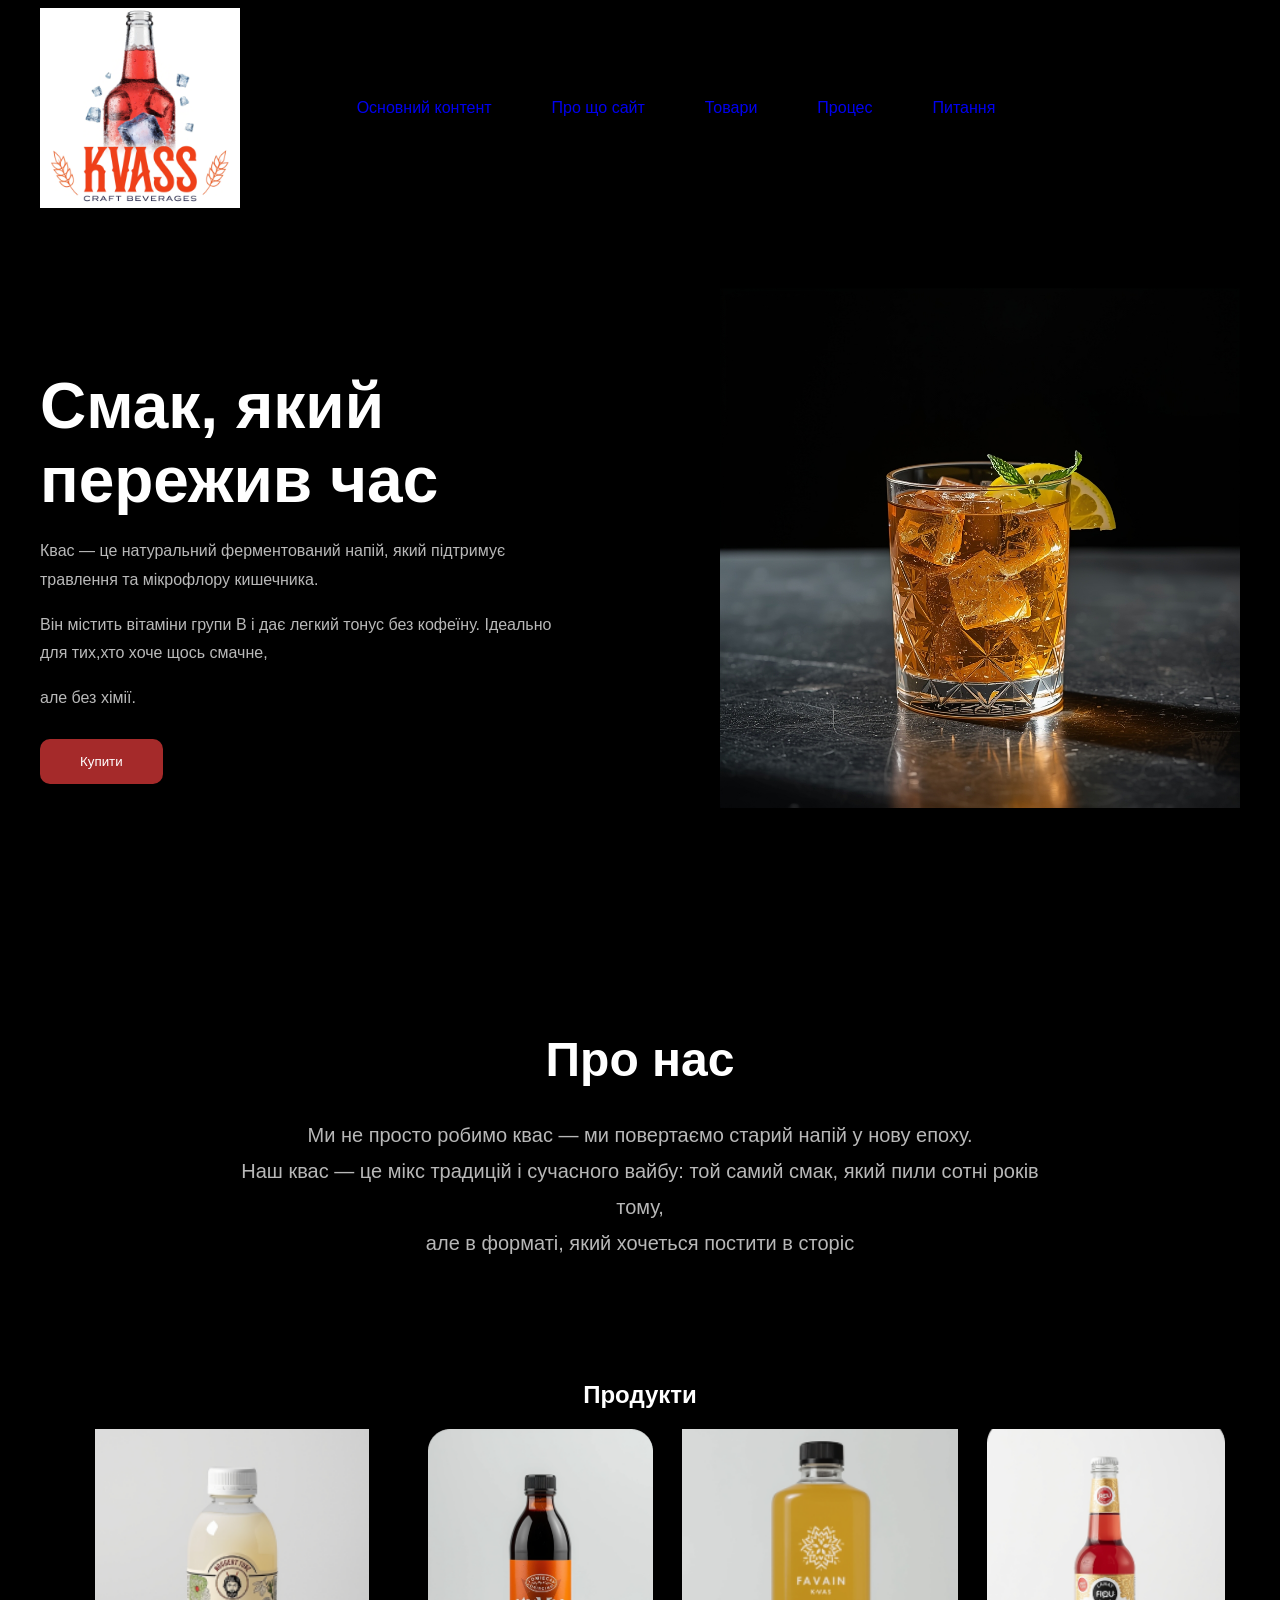
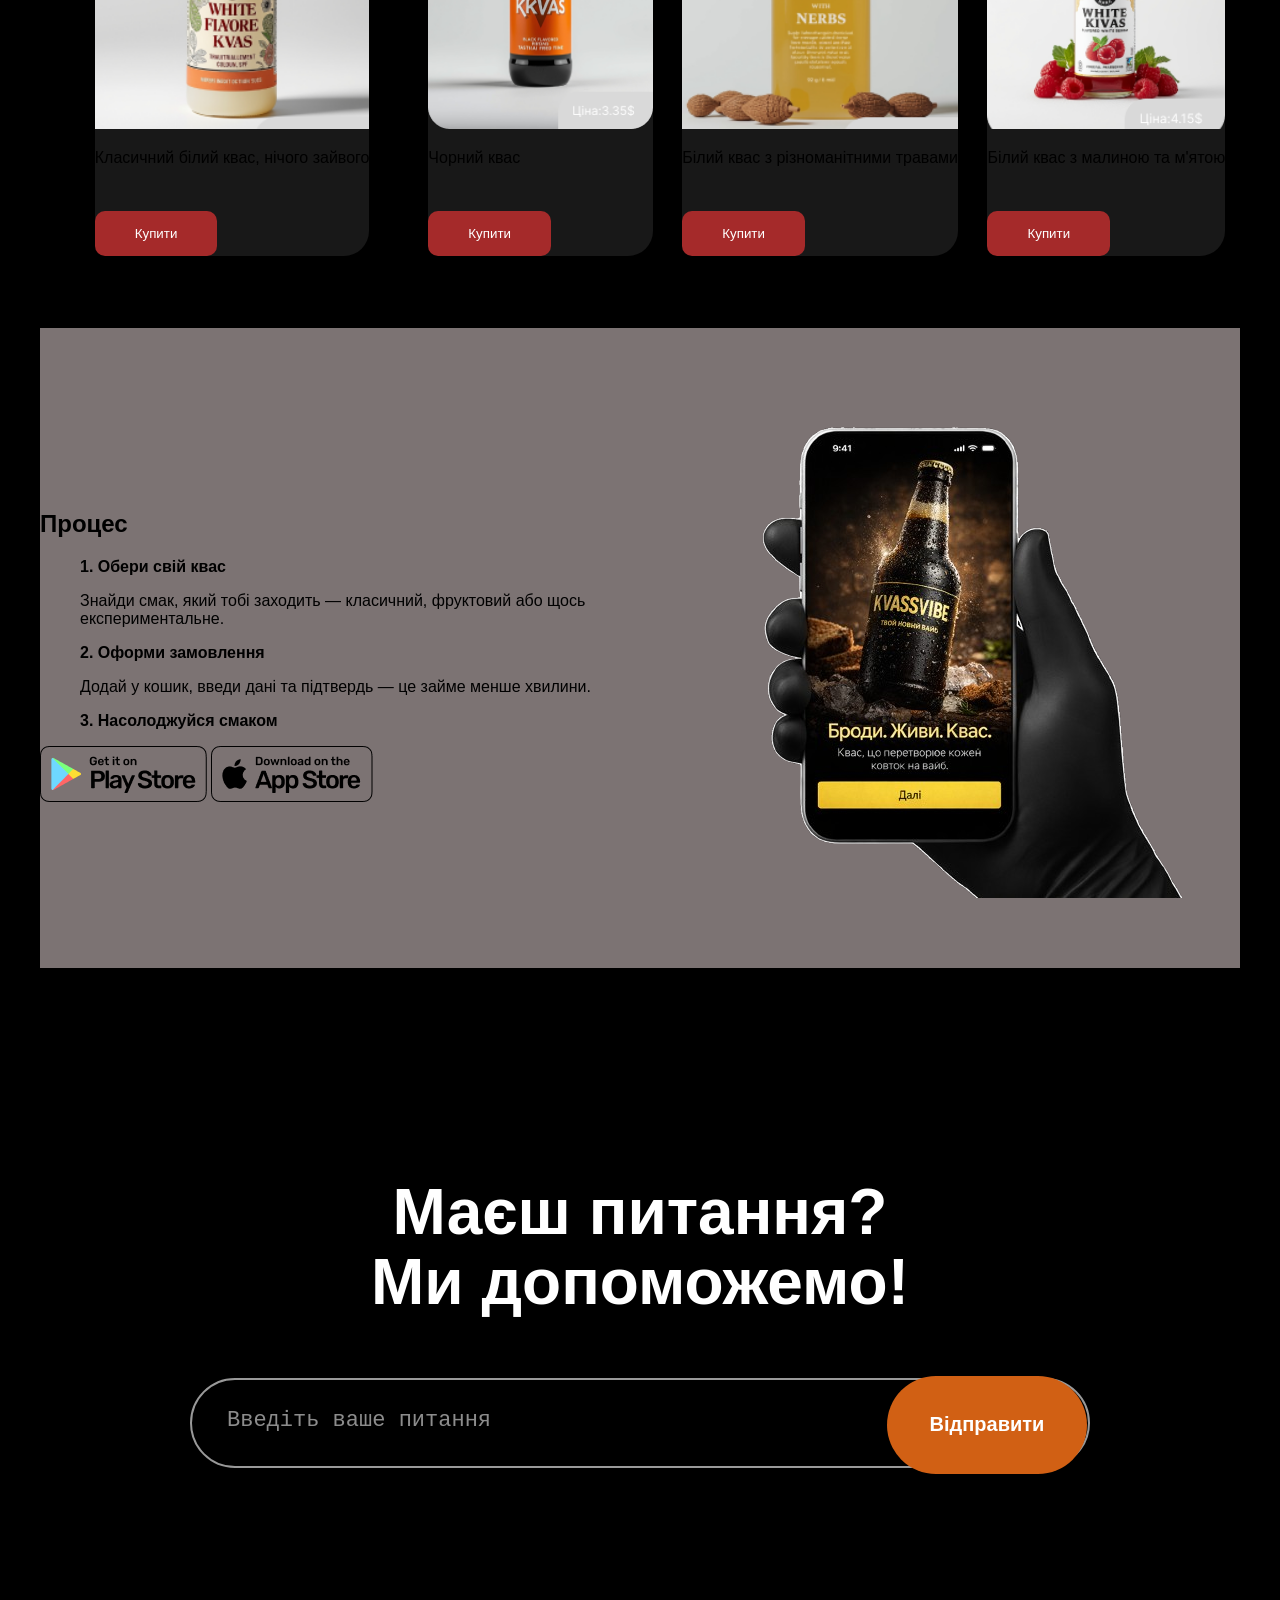
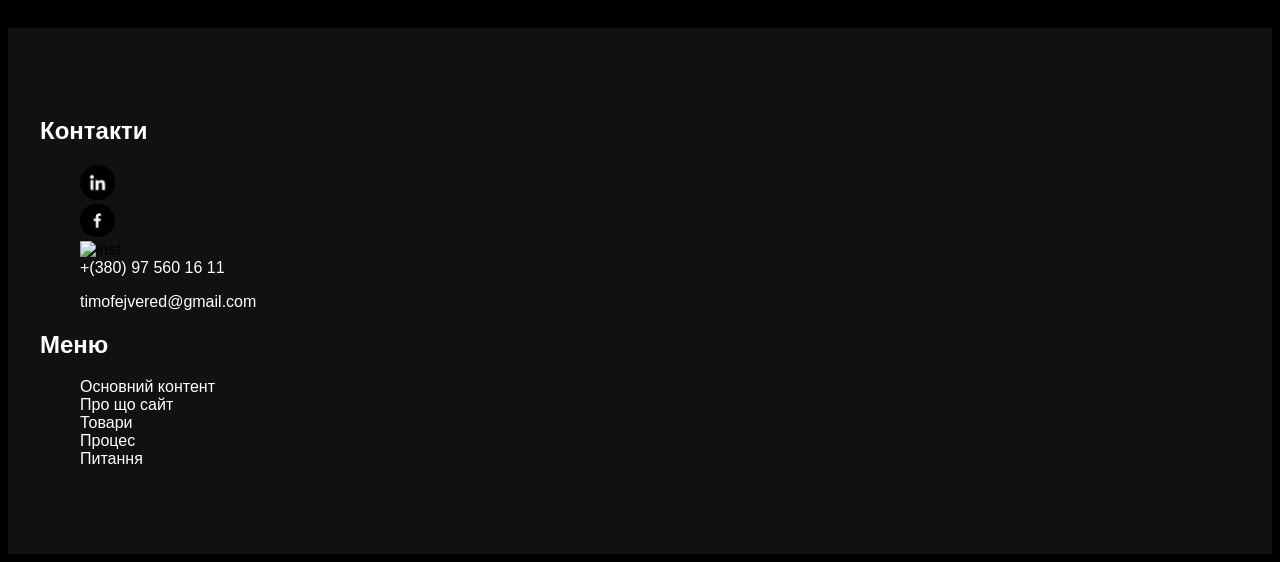
==== index.html @ b3b21d69 "first commit" ====
<!DOCTYPE html>
<html lang="uk">

<head>
    <meta charset="UTF-8">
    <meta name="viewport" content="width=device-width, initial-scale=1.0">
    <title>Food-Landing-kvas</title>
    <link rel="stylesheet" href="style.css">
</head>

<body>
    <header>
        <div class="conteiner">
            <div class="header-flex">
                <img src="img/logo.png" alt="logo" width="320" class="logo">
                <nav class="nav-link">
                    <ul class="navigation-id">
                        <li class="navigation-item"><a href="#main" class="aaaaaaaaaaaaaa">Основний контент</a></li>
                        <li class="navigation-item"><a href="#about" class="aaaaaaaaaaaaaa">Про що сайт</a></li>
                        <li class="navigation-item"><a href="#Products" class="aaaaaaaaaaaaaa">Товари</a></li>
                        <li class="navigation-item"><a href="#proces" class="aaaaaaaaaaaaaa">Процес</a></li>
                        <li class="navigation-item"><a href="#pitanya" class="aaaaaaaaaaaaaa">Питання</a></li>
                    </ul>
                </nav>
                <ul class="navigation-contacts">
                    <li><a href="https://www.instagram.com/" target="_blank"><img src="img/mdi_instagram.png" alt="inst"
                                width="36"></a></li>
                    <li><a href="https://web.telegram.org/a/" target="_blank"><img src="img/ic_baseline-telegram.png"
                                alt="telegram" width="36"></a></li>
                    <li><a href="https://www.youtube.com/" target="_blank"><img src="img/mdi_youtube.png" alt="youtube"
                                width="36"></a></li>
                </ul>
            </div>
        </div>
    </header>
    <main>
        <section id="main">
            <div class="conteiner hero">

                <div class="hero-text">

                    <h1>Смак, який пережив час</h1>
                    <p>Квас — це натуральний ферментований напій, який підтримує травлення та мікрофлору кишечника.</p>
            <p> Він містить вітаміни групи B і дає легкий тонус без кофеїну. Ідеально для тих,хто хоче щось смачне,</p>
            <p>  але
                без хімії.</p>

                    <button data-modal-open class="button">Купити</button>

                </div>

                <div class="hero-image">

                    <img src="img/hero-main.jpg.jpg">

                </div>

            </div>
        </section>
        <section id="about" class="about">
            <div class="conteiner">
                <h2 class="h2"> Про нас </h2>
                <p>Ми не просто робимо квас — ми повертаємо старий напій у нову епоху. </p>
                <p>Наш квас — це мікс традицій і сучасного вайбу: той самий смак, який пили сотні років тому,</p>
                <p>але в форматі, який хочеться постити в сторіс</p>
            </div>
        </section>
        <section id="Products">
            <div class="conteiner">
                <h2 class="products-text">Продукти</h2>
                <ul class="products-items">
                    <li><div class="products-item"><img src="img/product-1.jpg.png" alt="kvas" class="products-item-img">
                        <p>Класичний білий квас, 
                            нічого зайвого</p> <br>
                        <button style="color: rgb(255, 255, 255); background-color: brown;" data-modal-open
                            class="button">Купити</button>
                            </div>
                    </li>
                    <br>
                    <li><div class="products-item"><img src="img/product-2.jpg.png" alt="kvas" class="products-item-img">
                        <p>Чорний квас</p><br>
                        <button style="color: rgb(255, 255, 255); background-color: brown;" data-modal-open
                            class="button">Купити</button></div>
                    </li>

                    <li class="products-item"><img src="img/product-3.jpg.png" alt="kvas" class="products-item-img">
                        <p>Білий квас з різноманітними 
                            травами</p><br>
                        <button style="color: rgb(255, 255, 255); background-color: brown;" data-modal-open
                            class="button">Купити</button>
                    </li>

                    <li><div class="products-item"><img src="img/product-4.jpg.png" alt="kvas" class="products-item-img">
                        <p>Білий квас з малиною 
                            та м'ятою</p><br>
                        <button style="color: rgb(255, 255, 255); background-color: brown;" class="button"
                            data-modal-open> Купити</button>
                            </div>
                    </li>
                </ul>
                <br>
                <br>
            </div>
        </section>
        <section id="proces" class="proces">
            <div class="conteiner proces-content">

                <div class="proces-text">
                    <h2>Процес</h2>

                    <ul>
                        <li>
                            <p><strong>1. Обери свій квас</strong></p>
                            <p>Знайди смак, який тобі заходить — класичний, фруктовий або щось експериментальне.</p>
                        </li>

                        <li>
                            <p><strong>2. Оформи замовлення</strong></p>
                            <p>Додай у кошик, введи дані та підтвердь — це займе менше хвилини.</p>
                        </li>

                        <li>
                            <p><strong>3. Насолоджуйся смаком</strong></p>
                        </li>
                    </ul>
                    <div class="proces-images"></div>
                    <img src="img/Download - Component.png" alt="Download">
                    <img src="img/Download - Component(2).png" alt="Download">
                </div>

                <div class="proces-image">
                    <img src="img/mock up.png" alt="Mockup">
                </div>

            </div>
            <br>
            <br>
           <section class="question">
            <div class="conteiner">
             <h2 class="question-title">
            Маєш питання?<br>
            Ми допоможемо!
        </h2>
    
       

        <form action="/action_page.php" class="question-form">
            <textarea
                class="comment"
                placeholder="Введіть ваше питання"
            ></textarea>

            <button type="submit" class="question-btn">
                Відправити
            </button>
        </form>
    </div>
</section>
    </main><br>
    <br>
    <footer class="footer">
        <div class="conteiner">
        <div class="footer-contacts">
            <h2 class="pp">Контакти</h2>
                <ul>
                    <li><a href="https://www.instagram.com/" target="_blank"><img src="img/Inst.png" alt="inst "
                                width="35"></a></li>
                    <li><a href="https://www.Facebook.com/" target="_blank"><img src="img/Facebook.png"
                                alt="inst" width="35"></a></li>
                    <li><a href="https://www.youtube.com/" target="_blank"><img src="img/youtube.png" alt="inst"
                                width="35"></a></li>
                    <li class="pp">+(380) 97 560 16 11</li>
                    <li>
                        <p class="pp">timofejvered@gmail.com</p>
                    </li>
                </ul>
                
        </div>
        <div class="footr-menu"><h2 class="pp">Меню</h2>
                <ul>
                    <li><a href="#main" class="pp">Основний контент</a></li>
                    <li><a href="#about" class="pp">Про що сайт</a></li>
                    <li><a href="#Products" class="pp">Товари</a></li>
                    <li><a href="#proces" class="pp">Процес</a></li>
                    <li><a href="#pitanya" class="pp">Питання</a></li>
                </ul>
            </div>
            </div>
    </footer>
    <!-- Backdrop + Modal -->
    <div class="backdrop is-hidden" data-modal>
        <div class="modal">
            <button class="btn-close" data-modal-close class="modal-btn">✕</button>
            <h2 class="title">Час квасу!</h2>
            <div class="kvas">

                <input type="text" id="email" name="text"value="Назва квасу" class="nazva">
                <br>

                <input type="text" id="email"value="Адреса" name="text">

                <input type="number" id="email"value="Адреса" name="text" class="kilkist">
            </div>

        </div>
    </div>
    <script src="main.js"></script>
</body>

</html>
---- style.css ----
body {
    font-family: Arial, Helvetica, sans-serif;
    background: #000;
    color: white;
    text-decoration: none;
}
a{
   text-decoration: none; 
   list-style: none;
}
.conteiner {
    width: 1200px;
    max-width: 95%;
    margin: auto;
}

.navigation-id {
    justify-content: space-between;
    align-items: center;
    display: flex;
    list-style: none;
    gap: 60px;
}

.navigation-contacts {
    justify-content: space-between;
    align-items: center;
    display: flex;
    list-style: none;
    gap: 10px;
}

.header-flex {
    justify-content: space-between;
    align-items: center;
    display: flex;
}

.logo {
    width: 200px;
}

.container {
    display: flex;
    justify-content: center;
}

.h2 {
    color: brown;
}

.products-text {
    text-align: center;
}

.products-items {
    display: flex;
    justify-content: space-around;
}

.hero {
    display: flex;
    align-items: center;
    justify-content: space-between;
    padding: 80px 0;
}

.hero-text {
    width: 45%;
}

.hero-text h1 {
    font-size: 64px;
    margin-bottom: 20px;
    color: white;
}

.hero-text p {
    color: #b9b9b9;
    line-height: 1.8;
}

.hero-image {
    width: 50%;
    text-align: right;
}

.hero-image img {
    width: 100%;
    max-width: 520px;
}

.button {
    margin-top: 10px;
    background: brown;
    color: white;
    border: none;
    padding: 15px 40px;
    border-radius: 10px;
    cursor: pointer;
    transition: .3s;
}

button:hover {
    background: #d34a2c;
}

.about {
    text-align: center;
    padding: 100px 0;
}

.about h2 {
    font-size: 48px;
    color: white;
    margin-bottom: 30px;
}

.about p {
    width: 70%;
    margin: auto;
    color: #b8b8b8;
    line-height: 1.8;
    font-size: 20px;
}

.about {
    text-align: center;
    padding: 100px 0;
}

.about h2 {
    font-size: 48px;
    color: white;
    margin-bottom: 30px;
}

.about p {
    width: 70%;
    margin: auto;
    color: #b8b8b8;
    line-height: 1.8;
    font-size: 20px;
}

#proces .container {
    display: flex;
    justify-content: space-between;
    align-items: center;
    padding: 100px 0;
}

input,
textarea {
    width: 300px;
    padding: 15px;
    border-radius: 30px;
    border: 1px solid gray;
    background: #111;
    color: white;
}

textarea {
    height: 80px;
}

form button {
    border-radius: 30px;
}

footer {
    background: #111;
    padding: 70px 0;
}


footer a {
    color: rgb(0, 0, 0);
    text-decoration: none;
}

.proces-content {
    display: flex;
    justify-content: space-between;
    align-items: center;
    gap: 50px;
    background-color: rgb(124, 115, 115);
    padding: 70px 0;
}

.proces-text {
    width: 50%;
    color: #000;
}

.proces-image {
    width: 50%;
    display: flex;
    flex-direction: column;
    align-items: center;
    gap: 20px;
}

.proces-image img {
    max-width: 100%;
    height: auto;
}

.color {
    color: rgb(0, 0, 0);
}

.backdrop {
    position: fixed;
    top: 0;
    left: 0;
    width: 100%;
    height: 100%;
    background-color: rgba(0, 0, 0, 0.5);
    z-index: 100;

    opacity: 1;
    transition:
        opacity 500ms cubic-bezier(0, .99, 1, 0),
        visibility 500ms cubic-bezier(0, .99, 1, 0);
}

.modal {
    position: absolute;
    top: 50%;
    left: 50%;
    min-width: 400px;
    min-height: 200px;
    padding: 24px;
    background-color: #ffffff;
    border-radius: 8px;
    box-shadow: 0 4px 24px rgba(0, 0, 0, 0.2);

    transition: transform 500ms cubic-bezier(0, .99, 1, 0);
    transform: translate(-50%, -50%) scale(1);
    color: #000;
}

.backdrop.is-hidden .modal {
    transform: translate(-50%, -50%) scale(0);
}

.backdrop.is-hidden {
    opacity: 0;
    visibility: hidden;
    pointer-events: none;
}

.no-scroll {
    overflow: hidden;
}

li {
    list-style: none;
}

.title {
    color: #000;
}

.modal-btn {
    background-color: brown;
}

.products-item {
    background-color: rgb(24, 24, 24);
    border-radius: 25px;
    color: #000;
}

.products-item:hover {
    translateY: 20px;
    box-shadow: #d34a2c;
}

.products-item-img {
    width: 100%;
    height: 300px;
    object-fit: cover;
}
.proces-images{
    display: flex;
    justify-content: center;
}
.products-item{
    color: white;
}
.hero-text{
animation: hero-text normal 4s ease;
}
@keyframes hero-text  {
  0%{opacity: 0;} 
  100%{opacity: 1;}
}
.navigation-item {
    position: relative;
    text-decoration: none;
    
}

.navigation-item::after {
    content: "";
    position: absolute;
    left: 0;
    bottom: -5px;
    width: 100%;
    height: 2px;
    background: brown;

    transform: scaleX(0);
    transition: transform 300ms ease;
}

.navigation-item:hover::after {
    transform: scaleX(1);
    
}

.aaaaaaaaaaaaaa:hover{
color: #d34a2c;
}
.question {
    background: #000;
    padding: 120px 0;

}

.question-title {
    color: #fff;
    font-size: 64px;
    font-weight: 700;
    line-height: 1.1;
    margin-bottom: 60px;
    text-align: center;
}

.question-form {
    position: relative;
    max-width: 900px;
    margin: 0 auto;
}

.comment {
    width: 100%;
    height: 90px;
    border: 2px solid rgba(255,255,255,.6);
    border-radius: 50px;
    background: transparent;
    color: #fff;
    font-size: 22px;
    resize: none;
    outline: none;
    padding: 28px 300px 28px 35px;
    box-sizing: border-box;
}

.comment::placeholder {
    color: rgba(255,255,255,.55);
}

.question-btn {
    position: absolute;
    top: 50%;
    right: 3px;
    transform: translateY(-50%);
    height: 98px;
    width: 200px;

    border: none;
    border-radius: 50px;

    background: #D16014;
    color: #fff;

    font-size: 20px;
    font-weight: 600;
    cursor: pointer;
    transition: .3s;
}

.question-btn:hover {
    background: #b94f0c;
}
.pp{
    color: #ffffff;
}
.footer{
    color: #ffffff;
    display: flex;
    gap: 50px;
}
/* Large: 992px - 1199px */
@media (max-width: 1199px) {
  .conteiner {
    max-width: 960px;
  }
  .navigation-id {
    justify-content: space-between;
    align-items: center;
    display: flex;
    list-style: none;
    gap: 35px;
}
.products-items {
    display: flex;
        justify-content: space-around;
        /* margin-bottom: 20px; */
        flex-wrap: wrap;
    }
}
.products-item {
    background-color: rgb(24, 24, 24);
    border-radius: 25px;
    color: #000;
    margin-bottom: 20px;
}

/* Medium: 768px - 991px */
@media (max-width: 991px) {
  .conteiner {
    max-width: 720px;
  }
      .navigation-id {
        justify-content: space-between;
        align-items: center;
        display: flex;
        list-style: none;
        display: none;
    }
.hero-text p {
    color: #b9b9b9;
}
.hero-text h1 {
        font-size: 29px;
        margin-bottom: 20px;
        color: white;
    }
    .comment {
    width: 100%;
    height: 90px;
    border: 2px solid rgba(255, 255, 255, .6);
    border-radius: 50px;
    background: transparent;
    color: #fff;
    font-size: 18px;
    resize: none;
    outline: none;
    padding: 28px 300px 28px 35px;
    box-sizing: border-box;
}
.products-items {
        display: flex;
        justify-content: space-around;
        /* margin-bottom: 20px; */
        flex-direction: column;
    }
}

/* Small: 576px - 767px */
@media (max-width: 767px) {
  .conteiner {
    max-width: 540px;
  }
}

/* Extra small: 0px (320px) - 575px */
@media (max-width: 575px) {
  .conteiner {
    padding: 0 15px;
  }
}
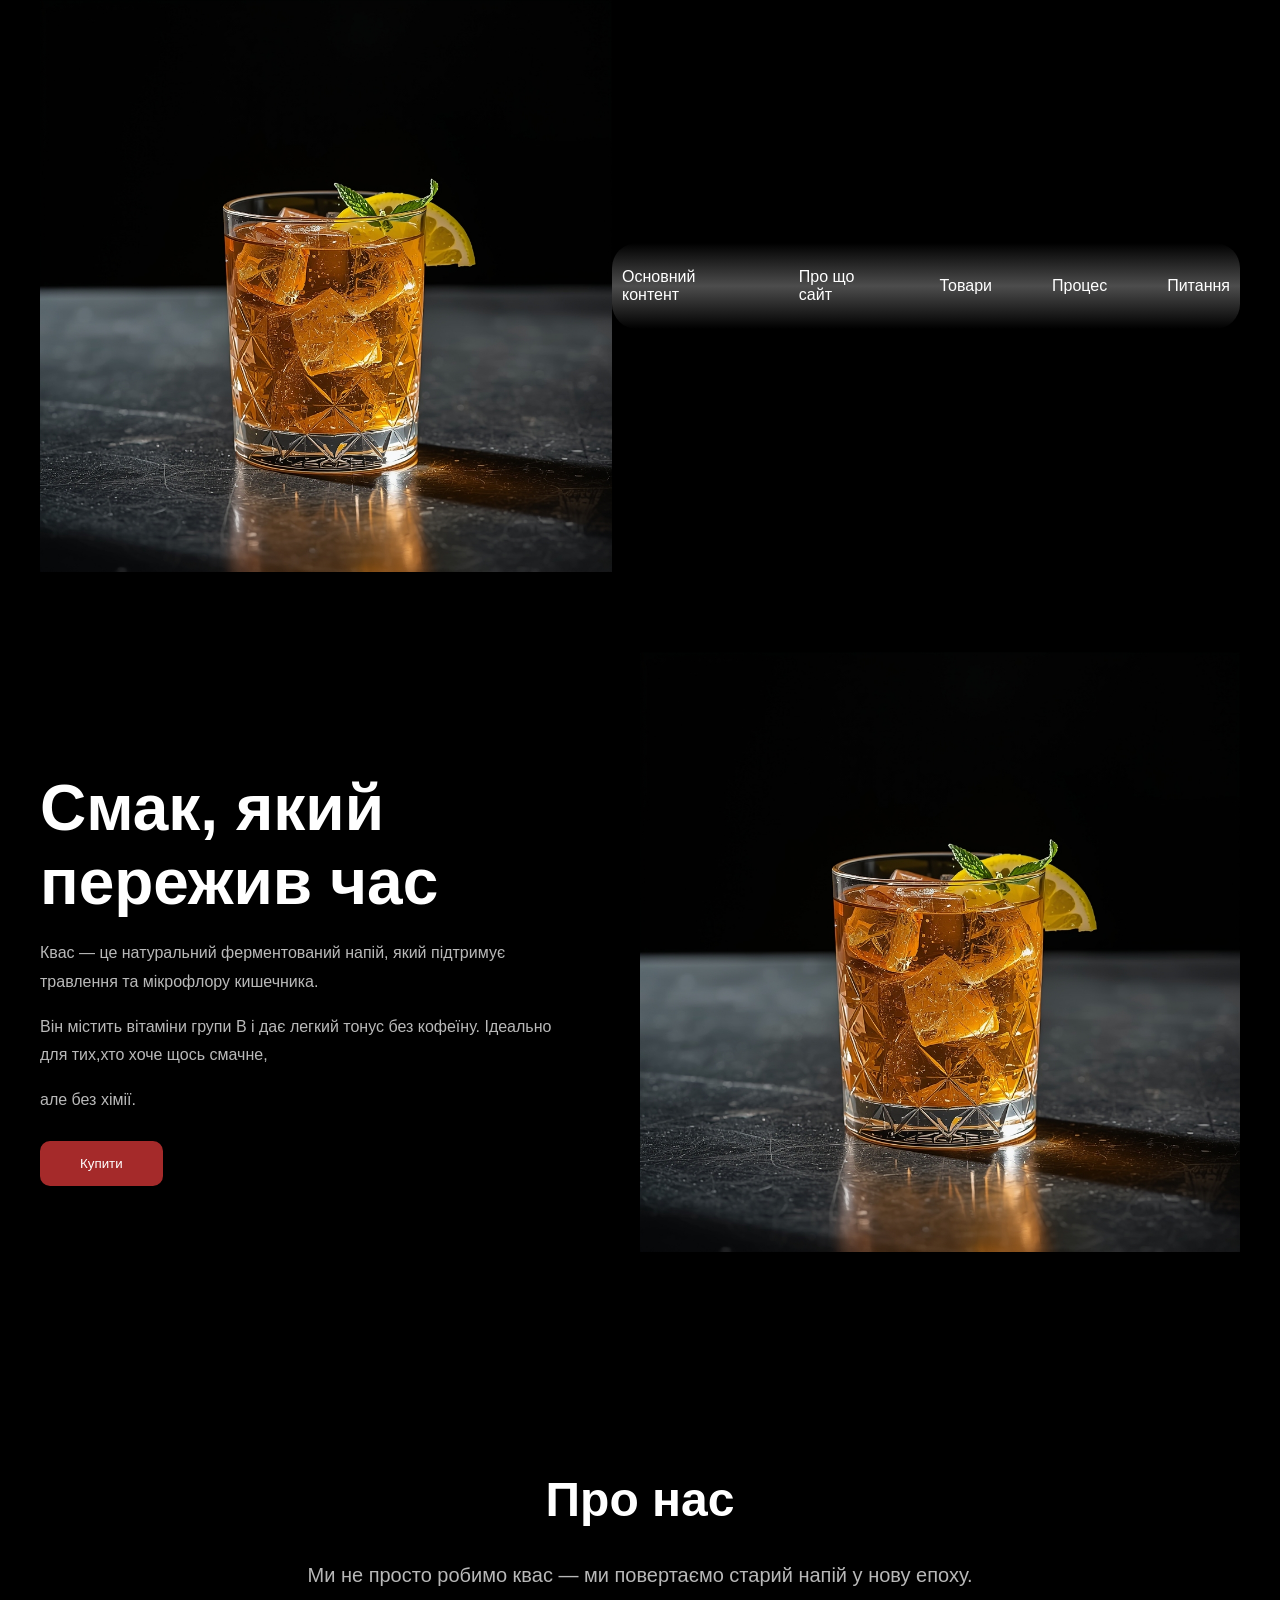
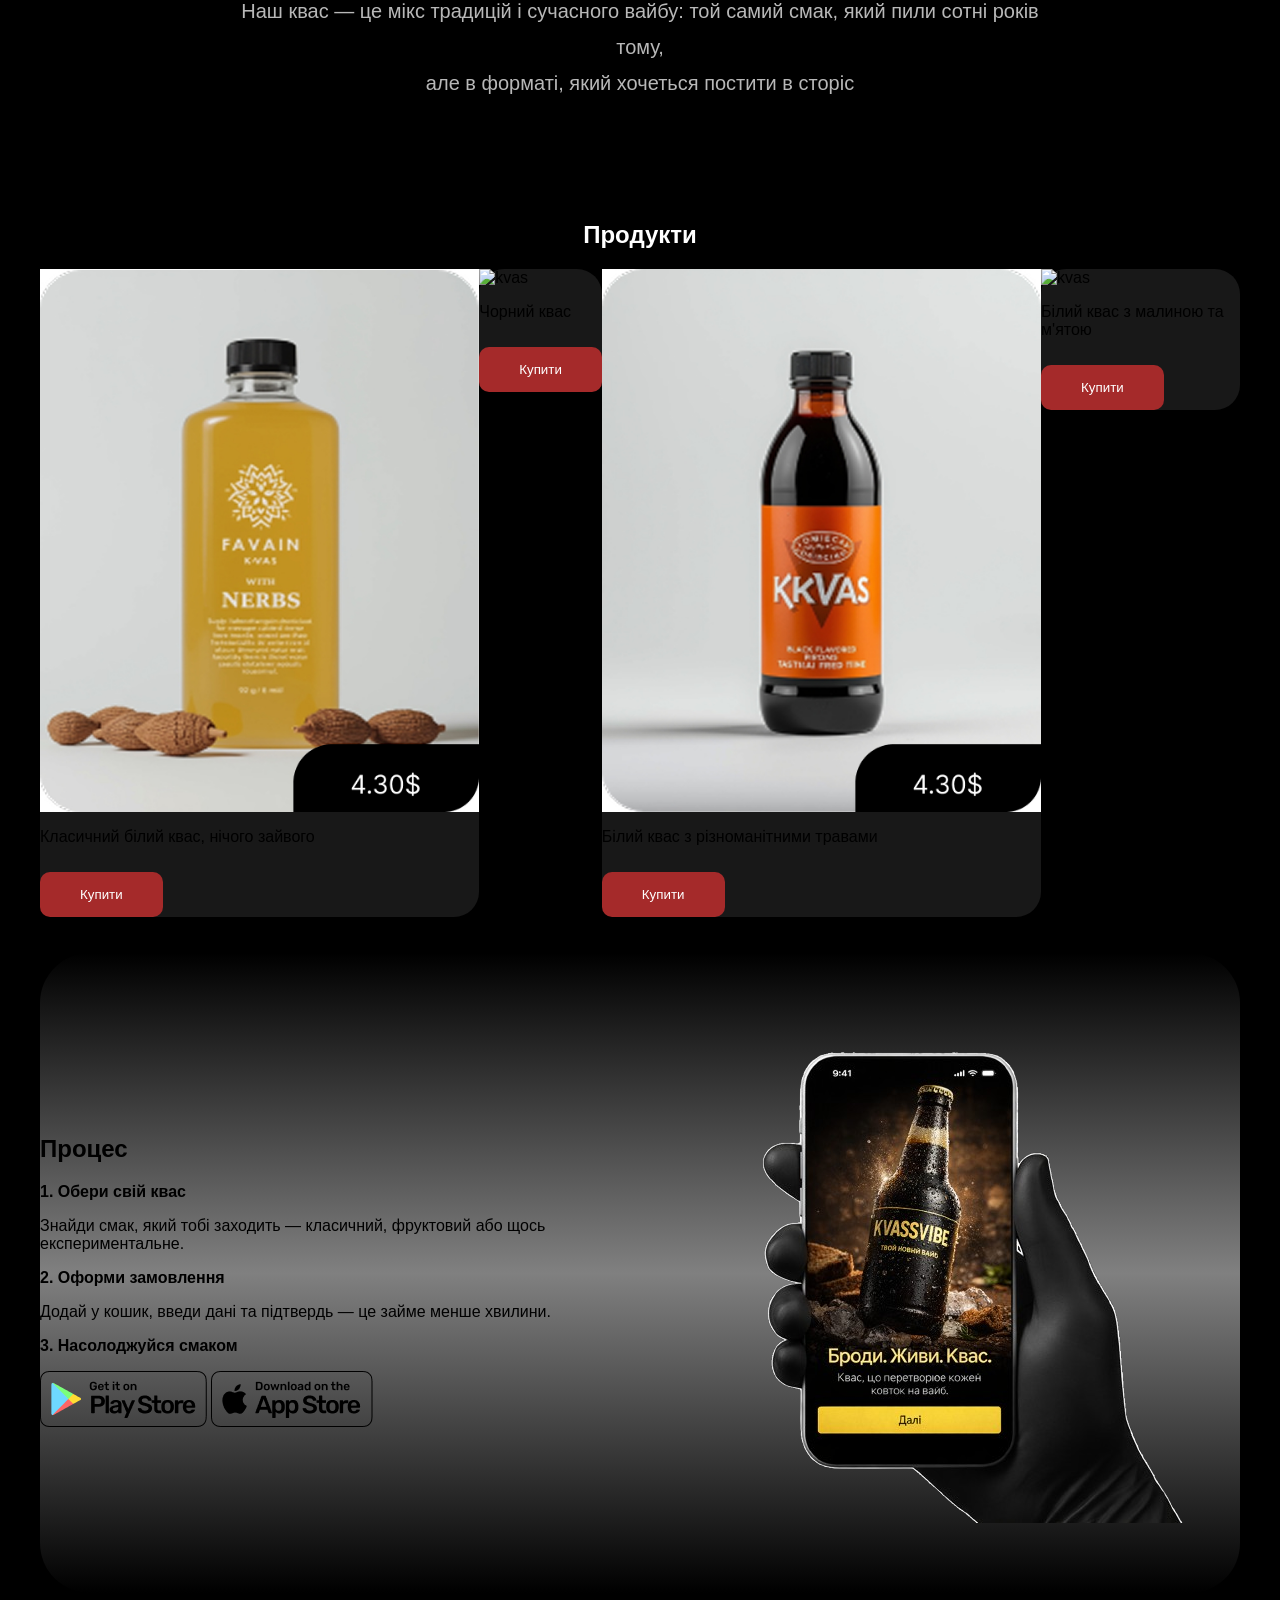
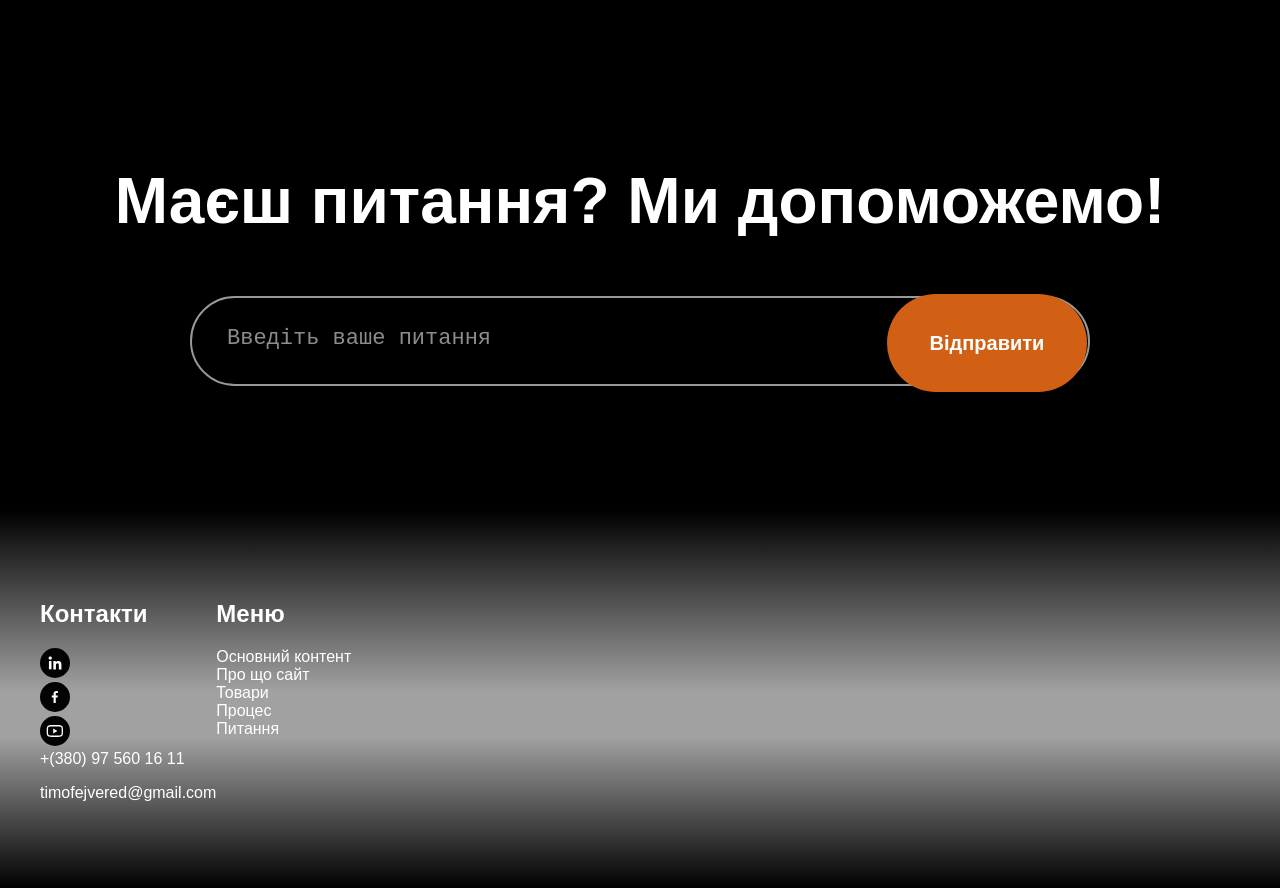
==== commit 07a7d1c9: "трохи не працює але не знаю як виправити" ====
--- a/index.html
+++ b/index.html
@@ -6,30 +6,54 @@
     <meta name="viewport" content="width=device-width, initial-scale=1.0">
     <title>Food-Landing-kvas</title>
     <link rel="stylesheet" href="style.css">
+    <link rel="stylesheet" href="style2.css">
 </head>
 
 <body>
     <header>
         <div class="conteiner">
             <div class="header-flex">
-                <img src="img/logo.png" alt="logo" width="320" class="logo">
-                <nav class="nav-link">
-                    <ul class="navigation-id">
-                        <li class="navigation-item"><a href="#main" class="aaaaaaaaaaaaaa">Основний контент</a></li>
-                        <li class="navigation-item"><a href="#about" class="aaaaaaaaaaaaaa">Про що сайт</a></li>
-                        <li class="navigation-item"><a href="#Products" class="aaaaaaaaaaaaaa">Товари</a></li>
-                        <li class="navigation-item"><a href="#proces" class="aaaaaaaaaaaaaa">Процес</a></li>
-                        <li class="navigation-item"><a href="#pitanya" class="aaaaaaaaaaaaaa">Питання</a></li>
+               <div class="hero-image">
+    <picture>
+        <source
+            media="(min-width: 1024px)"
+            srcset="img/hero-main.jpg.jpg"
+        >
+
+        <source
+            media="(min-width: 600px)"
+            srcset="img/hero-main.jpg.jpg"
+        >
+
+        <img
+            src="img/hero-main.jpg.jpg"
+            alt="Головне зображення квасу"
+        >
+    </picture>
+</div>
+                <nav class="nav">
+                    <ul class="navigation-id nav-list">
+                        <li class="navigation-item"><a href="#main" class="nav-link">Основний контент</a></li>
+                        <li class="navigation-item"><a href="#about" class="nav-link">Про що сайт</a></li>
+                        <li class="navigation-item"><a href="#Products" class="nav-link">Товари</a></li>
+                        <li class="navigation-item"><a href="#proces" class="nav-link">Процес</a></li>
+                        <li class="navigation-item"><a href="#pitanya" class="nav-link">Питання</a></li>
                     </ul>
                 </nav>
                 <ul class="navigation-contacts">
-                    <li><a href="https://www.instagram.com/" target="_blank"><img src="img/mdi_instagram.png" alt="inst"
-                                width="36"></a></li>
+                    <li><svg class="social-icon youtube">
+                        <use href="./imge/youtube.svg"></use>
+                    </svg></li>
                     <li><a href="https://web.telegram.org/a/" target="_blank"><img src="img/ic_baseline-telegram.png"
                                 alt="telegram" width="36"></a></li>
                     <li><a href="https://www.youtube.com/" target="_blank"><img src="img/mdi_youtube.png" alt="youtube"
                                 width="36"></a></li>
                 </ul>
+                            <button class="burger-btn" id="burger-btn" aria-label="Відкрити меню">
+                <span class="burger-line"></span>
+                <span class="burger-line"></span>
+                <span class="burger-line"></span>
+            </button>
             </div>
         </div>
     </header>
@@ -69,37 +93,111 @@
             <div class="conteiner">
                 <h2 class="products-text">Продукти</h2>
                 <ul class="products-items">
-                    <li><div class="products-item"><img src="img/product-1.jpg.png" alt="kvas" class="products-item-img">
+                    <li><div class="products-item"><picture>
+    <source
+        media="(min-width: 1024px)"
+        srcset="img/Group 1000002047.jpg"
+    >
+    <source
+        media="(min-width: 600px)"
+        srcset="img/Group 1000002047.jpg"
+    >
+    <img
+        src="img/Group 1000002047.jpg"
+        alt="kvas"
+        class="products-item-img"
+        srcset="
+            img/Group 1000002047.jpg 1x,
+            img/Group 1000002047@2x.jpg 2x,
+            img/Group 1000002047@3x.jpg 3x
+        "
+    >
+</picture>
                         <p>Класичний білий квас, 
-                            нічого зайвого</p> <br>
+                            нічого зайвого</p>
                         <button style="color: rgb(255, 255, 255); background-color: brown;" data-modal-open
                             class="button">Купити</button>
                             </div>
                     </li>
-                    <br>
-                    <li><div class="products-item"><img src="img/product-2.jpg.png" alt="kvas" class="products-item-img">
-                        <p>Чорний квас</p><br>
+
+                    <li><div class="products-item"><picture>
+    <source
+        media="(min-width: 1024px)"
+        srcset="img/Group 1000002048.jpg"
+    >
+    <source
+        media="(min-width: 600px)"
+        srcset="img/Group 1000002048.jpg"
+    >
+    <img
+        src="img/Group 1000002048"
+        alt="kvas"
+        class="products-item-img"
+        srcset="
+            img/Group 1000002048.jpg 1x,
+            img/Group 1000002048@2x.jpg 2x,
+            img/Group 1000002048@3x.jpg 3x
+        "
+    >
+</picture>
+                        <p>Чорний квас</p>
                         <button style="color: rgb(255, 255, 255); background-color: brown;" data-modal-open
                             class="button">Купити</button></div>
                     </li>
 
-                    <li class="products-item"><img src="img/product-3.jpg.png" alt="kvas" class="products-item-img">
+                    <li class="products-item"><picture>
+    <source
+        media="(min-width: 1024px)"
+        srcset="img/Group 1000002049.jpg"
+    >
+    <source
+        media="(min-width: 600px)"
+        srcset="img/Group 1000002049.jpg"
+    >
+    <img
+        src="img/Group 1000002049.jpg"
+        alt="kvas"
+        class="products-item-img"
+        srcset="
+            img/Group 1000002049.jpg 1x,
+            img/Group 1000002049@2x.jpg 2x,
+            img/Group 1000002049@3x.jpg 3x
+        "
+    >
+</picture>
                         <p>Білий квас з різноманітними 
-                            травами</p><br>
+                            травами</p>
                         <button style="color: rgb(255, 255, 255); background-color: brown;" data-modal-open
                             class="button">Купити</button>
                     </li>
 
-                    <li><div class="products-item"><img src="img/product-4.jpg.png" alt="kvas" class="products-item-img">
+                    <li><div class="products-item"><picture>
+    <source
+        media="(min-width: 1024px)"
+        srcset="img/Group 1000002050.jpg"
+    >
+    <source
+        media="(min-width: 600px)"
+        srcset="img/Group 1000002050.jpg"
+    >
+    <img
+        src="img/Group 1000002050jpg"
+        alt="kvas"
+        class="products-item-img"
+        srcset="
+            img/Group 1000002050.jpg 1x,
+            img/Group 1000002050@2x.jpg 2x,
+            img/Group 1000002050@3x.jpg 3x
+        "
+    >
+</picture>
                         <p>Білий квас з малиною 
-                            та м'ятою</p><br>
+                            та м'ятою</p>
                         <button style="color: rgb(255, 255, 255); background-color: brown;" class="button"
                             data-modal-open> Купити</button>
                             </div>
                     </li>
                 </ul>
-                <br>
-                <br>
             </div>
         </section>
         <section id="proces" class="proces">
@@ -133,12 +231,10 @@
                 </div>
 
             </div>
-            <br>
-            <br>
            <section class="question">
             <div class="conteiner">
              <h2 class="question-title">
-            Маєш питання?<br>
+            Маєш питання?
             Ми допоможемо!
         </h2>
     
@@ -156,19 +252,22 @@
         </form>
     </div>
 </section>
-    </main><br>
-    <br>
+    </main>
     <footer class="footer">
         <div class="conteiner">
+            <div class="footer-container">
         <div class="footer-contacts">
             <h2 class="pp">Контакти</h2>
                 <ul>
-                    <li><a href="https://www.instagram.com/" target="_blank"><img src="img/Inst.png" alt="inst "
-                                width="35"></a></li>
-                    <li><a href="https://www.Facebook.com/" target="_blank"><img src="img/Facebook.png"
-                                alt="inst" width="35"></a></li>
-                    <li><a href="https://www.youtube.com/" target="_blank"><img src="img/youtube.png" alt="inst"
-                                width="35"></a></li>
+                    <li><svg class="social-icon youtube">
+                        <use href="./img/symbol-defs.svg#Inst"></use>
+                    </svg></li>
+                   <li><svg class="social-icon Facebook">
+                        <use href="./img/symbol-defs.svg#Facebook"></use>
+                    </svg></li>
+                    <li><svg class="social-icon youtube">
+                        <use href="./img/symbol-defs.svg#youtube"></use>
+                    </svg></li>
                     <li class="pp">+(380) 97 560 16 11</li>
                     <li>
                         <p class="pp">timofejvered@gmail.com</p>
@@ -186,6 +285,7 @@
                 </ul>
             </div>
             </div>
+            </div>
     </footer>
     <!-- Backdrop + Modal -->
     <div class="backdrop is-hidden" data-modal>
--- a/style.css
+++ b/style.css
@@ -7,6 +7,7 @@
 a{
    text-decoration: none; 
    list-style: none;
+   color: #000;
 }
 .conteiner {
     width: 1200px;
@@ -14,12 +15,17 @@
     margin: auto;
 }
 
+
 .navigation-id {
     justify-content: space-between;
     align-items: center;
     display: flex;
     list-style: none;
     gap: 60px;
+        background: #000000;
+background: linear-gradient(180deg,rgba(0, 0, 0, 1) 0%, rgba(255, 255, 255, 0.3) 50%, rgba(0, 0, 0, 1) 100%);
+border-radius: 25px;
+padding: 25px 10px;
 }
 
 .navigation-contacts {
@@ -31,7 +37,7 @@
 }
 
 .header-flex {
-    justify-content: space-between;
+    justify-content: space-around;
     align-items: center;
     display: flex;
 }
@@ -184,8 +190,10 @@
     justify-content: space-between;
     align-items: center;
     gap: 50px;
-    background-color: rgb(124, 115, 115);
+background: #000000;
+background: linear-gradient(180deg,rgba(0, 0, 0, 0.5) 0%, rgba(255, 255, 255, 0.5) 50%, rgba(0, 0, 0, 0.5) 100%);
     padding: 70px 0;
+    border-radius: 50px;
 }
 
 .proces-text {
@@ -293,6 +301,39 @@
 .hero-text{
 animation: hero-text normal 4s ease;
 }
+
+.products-item {
+    background-color: rgb(24, 24, 24);
+    background: #FFFFFF;
+background: linear-gradient(180deg,rgba(255, 255, 255, 0.1) 51%);
+    border-radius: 25px;
+    color: #000;
+    margin-bottom: 20px;
+}
+.youtube{
+    width: 30px;
+    height: 30px;
+   background-color: #030303;;
+   border-radius: 20px;
+}
+.social-icon:hover{
+    width: 30px;
+    height: 30px;
+   background-color: #d34a2c;;
+   border-radius: 20px;
+}
+.Inst{
+    width: 30px;
+    height: 30px;
+   background-color: #030303;;
+   border-radius: 20px;
+}
+.Facebook{
+    width: 30px;
+    height: 30px;
+   background-color: #030303;;
+   border-radius: 20px;
+}
 @keyframes hero-text  {
   0%{opacity: 0;} 
   100%{opacity: 1;}
@@ -382,6 +423,10 @@
     cursor: pointer;
     transition: .3s;
 }
+.navigation-contacts{
+display: none;
+opacity: 0;
+}
 
 .question-btn:hover {
     background: #b94f0c;
@@ -390,9 +435,32 @@
     color: #ffffff;
 }
 .footer{
-    color: #ffffff;
+background: #000000;
+background: linear-gradient(180deg,rgba(0, 0, 0, 0.63) 0%, rgba(255, 255, 255, 0.63) 48%, rgba(255, 255, 255, 0.63) 60%, rgba(0, 0, 0, 1) 100%);
     display: flex;
     gap: 50px;
+}
+body{
+    margin: 0;
+}
+footer .container{
+    display: flex;
+    gap: 50px;
+}
+ul{ 
+    padding: 0;
+}
+ul .products-item li{
+    width: 30%;
+}
+.footer-container{
+    display: flex;
+}
+.hero-image img,
+.products-item-img {
+    display: block;
+    max-width: 100%;
+    height: auto;
 }
 /* Large: 992px - 1199px */
 @media (max-width: 1199px) {
@@ -419,6 +487,16 @@
     color: #000;
     margin-bottom: 20px;
 }
+ .burger-btn{
+    display: none;
+}
+.nav-link{
+    color: #fff;
+}
+.nav-link:hover{
+    color: #d34a2c;
+}
+
 
 /* Medium: 768px - 991px */
 @media (max-width: 991px) {
@@ -453,7 +531,117 @@
     padding: 28px 300px 28px 35px;
     box-sizing: border-box;
 }
-.products-items {
+  .burger-btn {
+
+        display: flex;
+
+        flex-direction: column;
+
+        gap: 5px;
+
+        background: none;
+
+        border: none;
+
+        cursor: pointer;
+
+        padding: 4px;
+
+    }
+
+
+
+    .burger-line {
+
+        display: block;
+
+        width: 25px;
+
+        height: 2px;
+
+        background-color: #ffffff;
+
+        transition: transform 0.3s ease, opacity 0.3s ease;
+
+    }
+
+
+
+    /* Меню заховане */
+
+    .nav-list {
+
+        display: none;
+
+    }
+
+
+
+    /* Меню відкрите — клас додає JS */
+
+    .nav.is-open .nav-list {
+
+        display: flex;
+
+        flex-direction: column;
+
+        position: absolute;
+
+        top: 170px;
+
+        left: 0;
+
+        width: 100%;
+
+        padding: 16px 20px;
+
+        background: #0e0d0d;
+
+        box-shadow: 0 8px 16px rgba(0, 0, 0, 0.1);
+
+    }
+
+
+
+    /* Анімація кнопки коли меню відкрите */
+
+    .nav.is-open .burger-line:nth-child(1) {
+
+        transform: translateY(7px) rotate(45deg);
+
+    }
+
+
+
+    .nav.is-open .burger-line:nth-child(2) {
+
+        opacity: 0;
+
+    }
+
+
+
+    .nav.is-open .burger-line:nth-child(3) {
+
+        transform: translateY(-7px) rotate(-45deg);
+
+    }
+
+}
+
+/* Small: 576px - 767px */
+@media (max-width: 767px) {
+  .conteiner {
+    max-width: 540px;
+  }
+  .conteiner.hero{
+    display: flex;
+    flex-direction: column;
+  }
+  .hero-text, .hero-image{
+    width: 100%;
+  }
+  .products-items {
         display: flex;
         justify-content: space-around;
         /* margin-bottom: 20px; */
@@ -461,16 +649,22 @@
     }
 }
 
-/* Small: 576px - 767px */
-@media (max-width: 767px) {
-  .conteiner {
-    max-width: 540px;
-  }
-}
-
 /* Extra small: 0px (320px) - 575px */
 @media (max-width: 575px) {
   .conteiner {
     padding: 0 15px;
-  }
-}+    max-width: 100%;
+  }
+  .question-title{
+    font-size: 32px;
+  }
+  .question-form{
+    width: 100%;
+  }
+  .comment{
+            font-size: 11px;
+  }
+}
+*{
+    box-sizing: border-box;
+}
